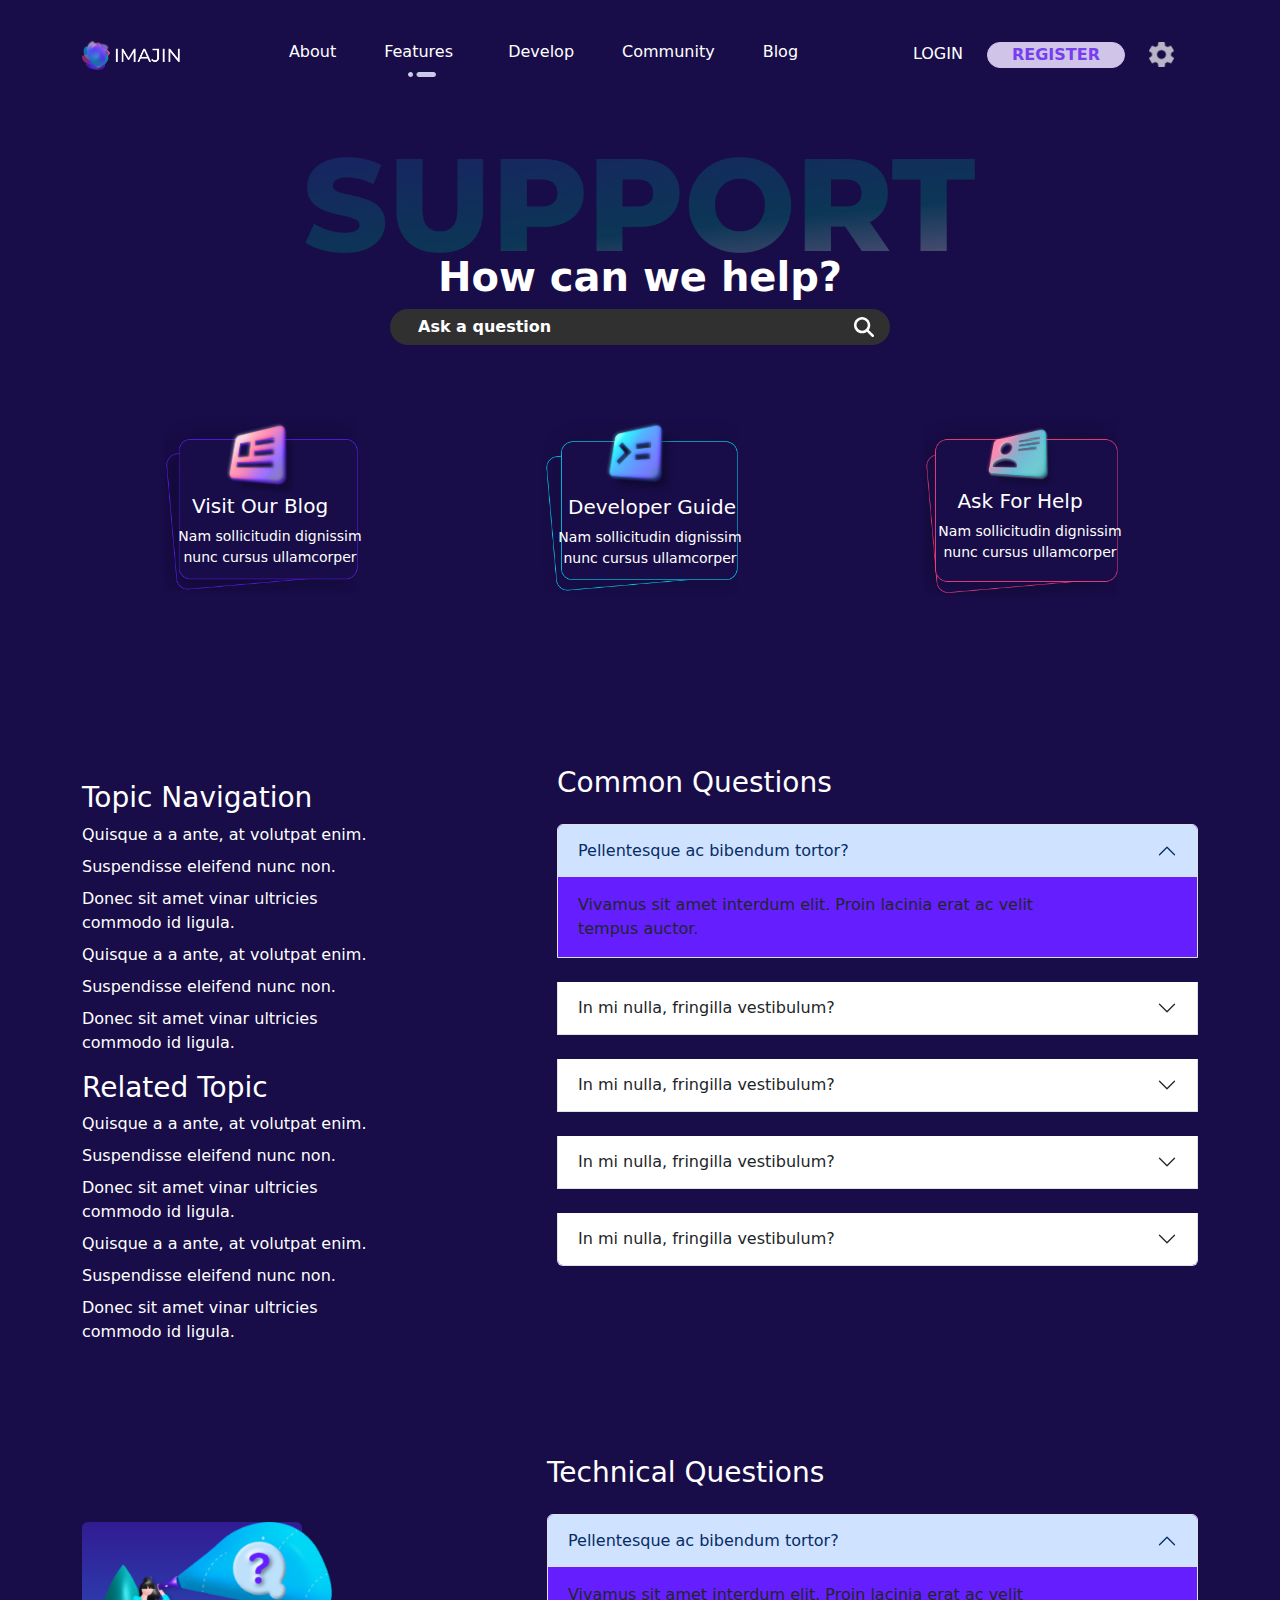
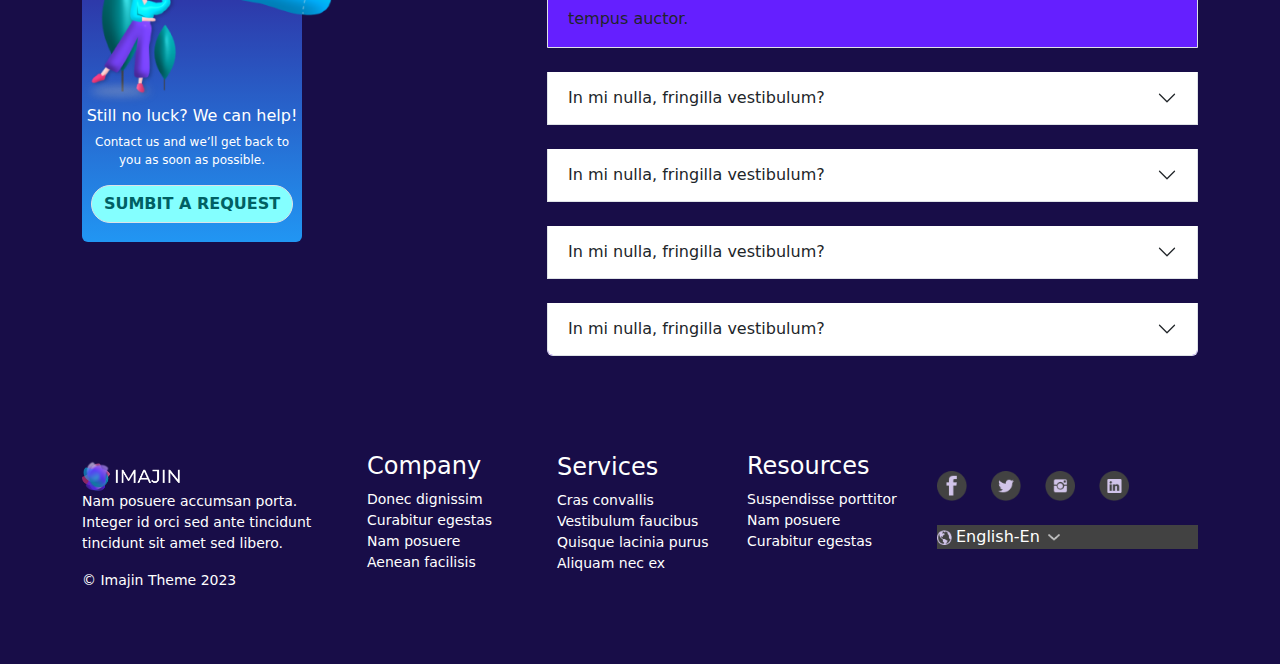
==== practice2.html @ 3fe1a6ca "finished with the responsive site" ====
<!DOCTYPE html>
<html lang="en">
<head>
    <meta charset="UTF-8">
    <meta name="viewport" content="width=device-width, initial-scale=1.0">
    <title>Document</title>
    <link rel="stylesheet" href="./CSS/bootstrap.min.css"/>
    <link rel="stylesheet" href="./CSS/style2.css"/>
</head>
<body>
    <nav class="navbar navbar-expand-lg  container bg-transparent">
      <div class="container-fluid">
        <a class="navbar-brand" href="#"><img src="./Image/Group.png" width="100px" /></a>
        <button class="navbar-toggler bg-white" type="button" data-bs-toggle="collapse"
          data-bs-target="#navbarSupportedContent" aria-controls="navbarSupportedContent" aria-expanded="false"
          aria-label="Toggle navigation">
          <span class="navbar-toggler-icon text-white"></span>
        </button>
        <div class="collapse navbar-collapse " id="navbarSupportedContent">
          <ul class="navbar-nav mx-auto mt-4 mb-lg-0 list-unstyled">
            <li class="nav-item">
              <a class="nav-link active text-white px-4" aria-current="page" href="#">About</a>
            </li>
            <li class="nav-item">
              <a class="nav-link text-white px-4" href="#">Features</a>
              <img class="image mx-5 mb-4" src="./Image/Group1.png" width="28px" />
            </li>
            <li class="nav-item">
              <a class="nav-link text-white px-4" href="#">Develop</a>
            </li>
            <li class="nav-item">
              <a class="nav-link text-white px-4" href="#">Community</a>
            </li>
            <li class="nav-item">
              <a class="nav-link text-white px-4" href="#">Blog</a>
            </li>
          </ul>
    
          <ul class=" navbar-nav mb-2 mb-lg-0">
            <li class="nav-item">
              <a class="nav-link text-white px-4" href="#">LOGIN</a>
            </li>
            <li class="nav-item">
              <button class="btn btn-navbar nav-link px-4 rounded-pill p-0 mt-2 text-uppercase fw-bold">Register</button>
            </li>
            <li class="nav-item">
              <a class="nav-link text-white px-4" href="#"><img src="./Image/android-settings.png" width="25px" /></a>
    
            </li>
    
          </ul>
    
        </div>
    </nav>
    
    <div class="container text-center mt-5 d-flex flex-column">
      <img class="support-img" src="./Image/SUPPORT.png" width="60%" />
    
      <h1 class="support-h1 text-white fw-bold">How can we help?</h1>
      <!-- <button style="width: 50%;" class="btn support-btn text-white rounded-pill">Ask a question <img
          src="./Image/magnifying-glass-solid.svg" width="20px" /></button> -->
      <label style="max-width: 500px;" class="text-white rounded-pill support-btn rounded-pill d-flex align-items-center mx-auto px-3 w-100">
        <input class="form-control bg-transparent text-white border-0 askQuestionInput" type="text" placeholder="Ask a question" aria-label="Ask a question example">
        <img src="./Image/magnifying-glass-solid.svg" width="20px" />
      </label>
      
    </div>
    
    
    <div class="container text-center contain-sec ">
      <div class="row align-items-center text-white">
        <div class="col-12 col-md mt-5" style="height: 120px;">
          <div class="container-img">
            <img class="centered" src="./Image/Rectangle.png" width="190px" />
            <img class="centered" src="./Image/Rectangle (1).png" width="195px" />
            <article class="centered w-100">
              <img src="./Image/news.png" width="70px" />
              <div class="rectangle-text">
                <h3>Visit Our Blog</h3>
                <p class="small">Nam sollicitudin dignissim <br>nunc cursus ullamcorper </p>
              </div>
            </article>
          </div>
        </div>



        <div class="col-12 col-md mt-5" style="height: 120px;">
          <div class="container-img">
            <img class="centered" src="./Image/rectangle-01.png" width="190px" />
            <img class="centered" src="./Image/Rectangle (-1).png" width="195px" />
            <article class="centered w-100">
              <img src="./Image/news-01.png" width="70px" />
              <div class="rectangle-text">
                <h3 class="ms-4">Developer Guide</h3>
                <p class="small">Nam sollicitudin dignissim <br>nunc cursus ullamcorper </p>
              </div>
            </article>
          </div>
        </div>



        <div class="col-12 col-md mt-5" style="height: 120px;">
          <div class="container-img">
            <img class="centered" src="./Image/Rectangle (2).png" width="190px" />
            <img class="centered" src="./Image/Rectangle (3).png" width="195px" />
            <article class="centered w-100">
              <img src="./Image/news (1).png" width="70px" />
              <div class="rectangle-text">
                <h3>Ask For Help</h3>
                <p class="small">Nam sollicitudin dignissim <br>nunc cursus ullamcorper </p>
              </div>
            </article>
          </div>
        </div>
      </div>
    </div>
    
    
    
    <div class="container text-white mt-5 d-flex flex-column flex-md-row justify-content-between">
      <div class="row align-items-center">
        <div class="col-12 col-md-5 mb-4 mb-md-0">
          <div class=" topic-sec">
            <h3>Topic Navigation</h3>
            <div class="row">
    
              <ul class="list-unstyled d-flex flex-column gap-2">
                <li>Quisque a a ante, at volutpat enim.</li>
                <li>Suspendisse eleifend nunc non.</li>
                <li> Donec sit amet vinar ultricies <br>commodo id ligula.</li>
                <li> Quisque a a ante, at volutpat enim.</li>
                <li>Suspendisse eleifend nunc non.</li>
                <li>Donec sit amet vinar ultricies <br>commodo id ligula.</li>
              </ul>
    
              <div>
                <h3>Related Topic</h3>
    
                <ul class="list-unstyled d-flex flex-column gap-2">
                  <li>Quisque a a ante, at volutpat enim.</li>
                  <li>Suspendisse eleifend nunc non.</li>
                  <li> Donec sit amet vinar ultricies <br>commodo id ligula.</li>
                  <li> Quisque a a ante, at volutpat enim.</li>
                  <li>Suspendisse eleifend nunc non.</li>
                  <li>Donec sit amet vinar ultricies <br>commodo id ligula.</li>
                </ul>
              </div>
            </div>
    
    
          </div>
        </div>

        <div class="col-12 col-md-7"> 

          <div class="">
            <h3 class="mb-4">Common Questions</h3>
            <div class="accordion d-flex flex-column gap-4" id="accordionPanelsStayOpenExample">
              <div class="accordion-item accordionItemBgColor">
                <h2 class="accordion-header">
                  <button class="accordion-button" type="button" data-bs-toggle="collapse"
                    data-bs-target="#panelsStayOpen-collapseOne" aria-expanded="true"
                    aria-controls="panelsStayOpen-collapseOne">
                    Pellentesque ac bibendum tortor?
                  </button>
                </h2>
                <div id="panelsStayOpen-collapseOne" class="accordion-collapse collapse show">
                  <div class="accordion-body">
                    Vivamus sit amet interdum elit. Proin lacinia erat ac velit <br>tempus auctor.
                  </div>
                </div>
              </div>
              <div class="accordion-item accordionItemBgColor">
                <h2 class="accordion-header">
                  <button class="accordion-button collapsed" type="button" data-bs-toggle="collapse"
                    data-bs-target="#panelsStayOpen-collapseTwo" aria-expanded="false"
                    aria-controls="panelsStayOpen-collapseTwo">
                    In mi nulla, fringilla vestibulum?
                  </button>
                </h2>
                <div id="panelsStayOpen-collapseTwo" class="accordion-collapse collapse">
                  <div class="accordion-body">
                    Vivamus sit amet interdum elit. Proin lacinia erat ac velit <br>tempus auctor.
                  </div>
                </div>
              </div>
              <div class="accordion-item accordionItemBgColor">
                <h2 class="accordion-header">
                  <button class="accordion-button collapsed" type="button" data-bs-toggle="collapse"
                    data-bs-target="#panelsStayOpen-collapseThree" aria-expanded="false"
                    aria-controls="panelsStayOpen-collapseThree">
                    In mi nulla, fringilla vestibulum?
                  </button>
                </h2>
                <div id="panelsStayOpen-collapseThree" class="accordion-collapse collapse">
                  <div class="accordion-body">
                    Vivamus sit amet interdum elit. Proin lacinia erat ac velit <br>tempus auctor.
                  </div>
                </div>
              </div>
              <div class="accordion-item accordionItemBgColor">
                <h2 class="accordion-header">
                  <button class="accordion-button collapsed" type="button" data-bs-toggle="collapse"
                    data-bs-target="#panelsStayOpen-collapseFour" aria-expanded="false"
                    aria-controls="panelsStayOpen-collapseFour">
                    In mi nulla, fringilla vestibulum?
                  </button>
                </h2>
                <div id="panelsStayOpen-collapseFour" class="accordion-collapse collapse">
                  <div class="accordion-body">
                    Vivamus sit amet interdum elit. Proin lacinia erat ac velit <br>tempus auctor.
                  </div>
                </div>
              </div>
              <div class="accordion-item accordionItemBgColor">
                <h2 class="accordion-header">
                  <button class="accordion-button collapsed" type="button" data-bs-toggle="collapse"
                    data-bs-target="#panelsStayOpen-collapseFive" aria-expanded="false"
                    aria-controls="panelsStayOpen-collapseFive">
                    In mi nulla, fringilla vestibulum?
                  </button>
                </h2>
                <div id="panelsStayOpen-collapseFive" class="accordion-collapse collapse">
                  <div class="accordion-body">
                    Vivamus sit amet interdum elit. Proin lacinia erat ac velit <br>tempus auctor.
                  </div>
                </div>
              </div>
            </div>
          </div>
        </div>
      
    
    
    
    
    
    
    <div class="container text-white mt-5 d-flex flex-column flex-md-row justify-content-between">
      <div class="row align-items-center">
        <div class="col-12 col-md-5 mb-md-0 d-flex">
          <div class="illustration-div rounded text-center mx-auto mx-md-0">
            <img src="./Image/illustration (1).png" width="250px" />
            <h5 class="text-nowrap fs-6">Still no luck? We can help!</h5>
            <p>Contact us and we’ll get back to <br>you as soon as possible.</p>
            <button class="btn illustration-btn border rounded-pill fw-bold">SUMBIT A REQUEST</button>
          </div>
        </div>
      </div>
      <div class="col-12 col-md-7">
        <div class="mt-5">
          <h3 class="mb-4">Technical Questions</h3>
          <div class="accordion d-flex flex-column gap-4" id="accordionPanelsStayOpenExample">
            <div class="accordion-item accordionItemBgColor">
              <h2 class="accordion-header">
                <button class="accordion-button" type="button" data-bs-toggle="collapse"
                  data-bs-target="#panelsStayOpen-collapseOne" aria-expanded="true"
                  aria-controls="panelsStayOpen-collapseOne">
                  Pellentesque ac bibendum tortor?
                </button>
              </h2>
              <div id="panelsStayOpen-collapseOne" class="accordion-collapse collapse show">
                <div class="accordion-body">
                  Vivamus sit amet interdum elit. Proin lacinia erat ac velit <br>tempus auctor.
                </div>
              </div>
            </div>
            <div class="accordion-item accordionItemBgColor">
              <h2 class="accordion-header">
                <button class="accordion-button collapsed" type="button" data-bs-toggle="collapse"
                  data-bs-target="#panelsStayOpen-collapseTwo" aria-expanded="false"
                  aria-controls="panelsStayOpen-collapseTwo">
                  In mi nulla, fringilla vestibulum?
                </button>
              </h2>
              <div id="panelsStayOpen-collapseTwo" class="accordion-collapse collapse">
                <div class="accordion-body">
                  Vivamus sit amet interdum elit. Proin lacinia erat ac velit tempus auctor.
                </div>
              </div>
            </div>
            <div class="accordion-item accordionItemBgColor">
              <h2 class="accordion-header">
                <button class="accordion-button collapsed" type="button" data-bs-toggle="collapse"
                  data-bs-target="#panelsStayOpen-collapseThree" aria-expanded="false"
                  aria-controls="panelsStayOpen-collapseThree">
                  In mi nulla, fringilla vestibulum?
                </button>
              </h2>
              <div id="panelsStayOpen-collapseThree" class="accordion-collapse collapse">
                <div class="accordion-body">
                  Vivamus sit amet interdum elit. Proin lacinia erat ac velit tempus auctor.
                </div>
              </div>
            </div>
            <div class="accordion-item accordionItemBgColor">
              <h2 class="accordion-header">
                <button class="accordion-button collapsed" type="button" data-bs-toggle="collapse"
                  data-bs-target="#panelsStayOpen-collapseFour" aria-expanded="false"
                  aria-controls="panelsStayOpen-collapseFour">
                  In mi nulla, fringilla vestibulum?
                </button>
              </h2>
              <div id="panelsStayOpen-collapseFour" class="accordion-collapse collapse">
                <div class="accordion-body">
                  Vivamus sit amet interdum elit. Proin lacinia erat ac velit tempus auctor.
                </div>
              </div>
            </div>
            <div class="accordion-item accordionItemBgColor">
              <h2 class="accordion-header">
                <button class="accordion-button collapsed" type="button" data-bs-toggle="collapse"
                  data-bs-target="#panelsStayOpen-collapseFive" aria-expanded="false"
                  aria-controls="panelsStayOpen-collapseFive">
                  In mi nulla, fringilla vestibulum?
                </button>
              </h2>
              <div id="panelsStayOpen-collapseFive" class="accordion-collapse collapse">
                <div class="accordion-body">
                </div>
                Vivamus sit amet interdum elit. Proin lacinia erat ac velit tempus auctor.
              </div>
            </div>
          </div>
        </div>
      </div>
    </div>
    
    
    
    
    
    <div class="container text-left text-white my-5">
      <div class="row align-items-center">
        <div class="col-6 col-md-3 col-lg-3 mt-md-5">
          <img src="./Image/Group.png" width="100px" />
          <p class="small">Nam posuere accumsan porta. <br>Integer id orci sed ante tincidunt <br>tincidunt sit amet sed libero.
          </p>
    
          <p class="small">© Imajin Theme 2023</p>
        </div>
        <div class="col-6 col-md-3 col-lg-2 d-flex flex-column mb-auto mt-md-5">
          <h3 class="fs-4">Company</h3>
          <ul class="list-unstyled small">
            <li>Donec dignissim</li>
    
            <li>Curabitur egestas</li>
    
            <li>Nam posuere</li>
    
            <li>Aenean facilisis</li>
          </ul>
        </div>
        <div class="col-6 col-md-3 col-lg-2 mb-md-4 mt-lg-5">
          <h3 class="fs-4">Services</h3>
          <ul class="list-unstyled small">
            <li>Cras convallis</li>
    
            <li>Vestibulum faucibus</li>
    
            <li>Quisque lacinia purus</li>
    
            <li> Aliquam nec ex</li>
          </ul>
        </div>
        <div class="col-6 col-md-3 col-lg-2 mb-md-5 mt-lg-5">
          <h3 class="col-h3 fs-4">Resources</h3>
          <ul class="list-unstyled small">
            <li>Suspendisse porttitor</li>
    
            <li> Nam posuere</li>
    
            <li>Curabitur egestas </li>
          </ul>
        </div>
        <div class="col-12 col-lg-3 d-flex flex-lg-column">
          <div class="d-flex gap-4 w-100">
            <img src="./Image/Group 9.png" width="30px" height="30px" />
            <img src="./Image/Group 9 Copy 2.png" width="30px" height="30px" />
            <img src="./Image/Group 9 Copy 3.png" width="30px" height="30px" />
            <img src="./Image/Group 9 Copy.png" width="30px" height="30px" />
          </div>
          
          <div style="min-width: 150px;" class=" footer-btn mt-lg-4 ml-4 ml-lg-0 text-white"><img class="col-image me-1"
              src="./Image/android-globe.png" width="15px" />English-En<img class="col-img ms-2"
              src="./Image/chevron-down.png" width="12px" />
          </div>
        </div>
      </div>
    </div>
    
    <script src="./js/bootstrap.min.js"></script>
</body>
</html>
---- CSS/style2.css ----
body{
    background-color: #180D48;
}
.btn-navbar{
    color: #753EEF;
    border: 1px solid #d1c4e9;
    background-color: #d1c4e9;
}
.contain-sec{
    margin-top: 110px;
}

.support-btn{
    background-color: #303030;
    text-align: left;
}
.support-img{
    align-self: center;
}

.askQuestionInput::placeholder{
    color: #ffffff;
    font-weight: 700;
}
.support-btn:hover{
    background-color: #303030;
}
.rectangle-img2{
    position: relative;
    margin-top: -200px;
    margin-left: 30px;
}
.rectangle-img3{
    position: relative;
    margin-top: -200px;
    margin-left: 10px;
}
.rectangle-text h3{
   font-size: 20px;
}
.rectangle-text p{
    margin-left: 20px;
}
.illustration-div{
    background-image: linear-gradient(#311b92, #2196f3);
    width: 220px;
    height: 320px;
}
.illustration-div p{
    font-size: 12px;
    text-align: center;
}
.illustration-btn{
    color: #006064;
    background-color: #84ffff;
    border-color: #84ffff;
}
.illustration-btn:hover{
    color: #006064;
    background-color: #84ffff;
    border-color: #84ffff;
}
.accordionItemBgColor {
    background-color: #651FFF;
}

.topic-sec{
    margin-top: 110px;
}
.footer-btn{
    background-color: #424242;
}

.container-img {
  position: relative;
  text-align: center;
  color: white;
}

.centered {
    position: absolute;
    top: 50%;
    left: 50%;
    transform: translate(-50%, -50%);
}
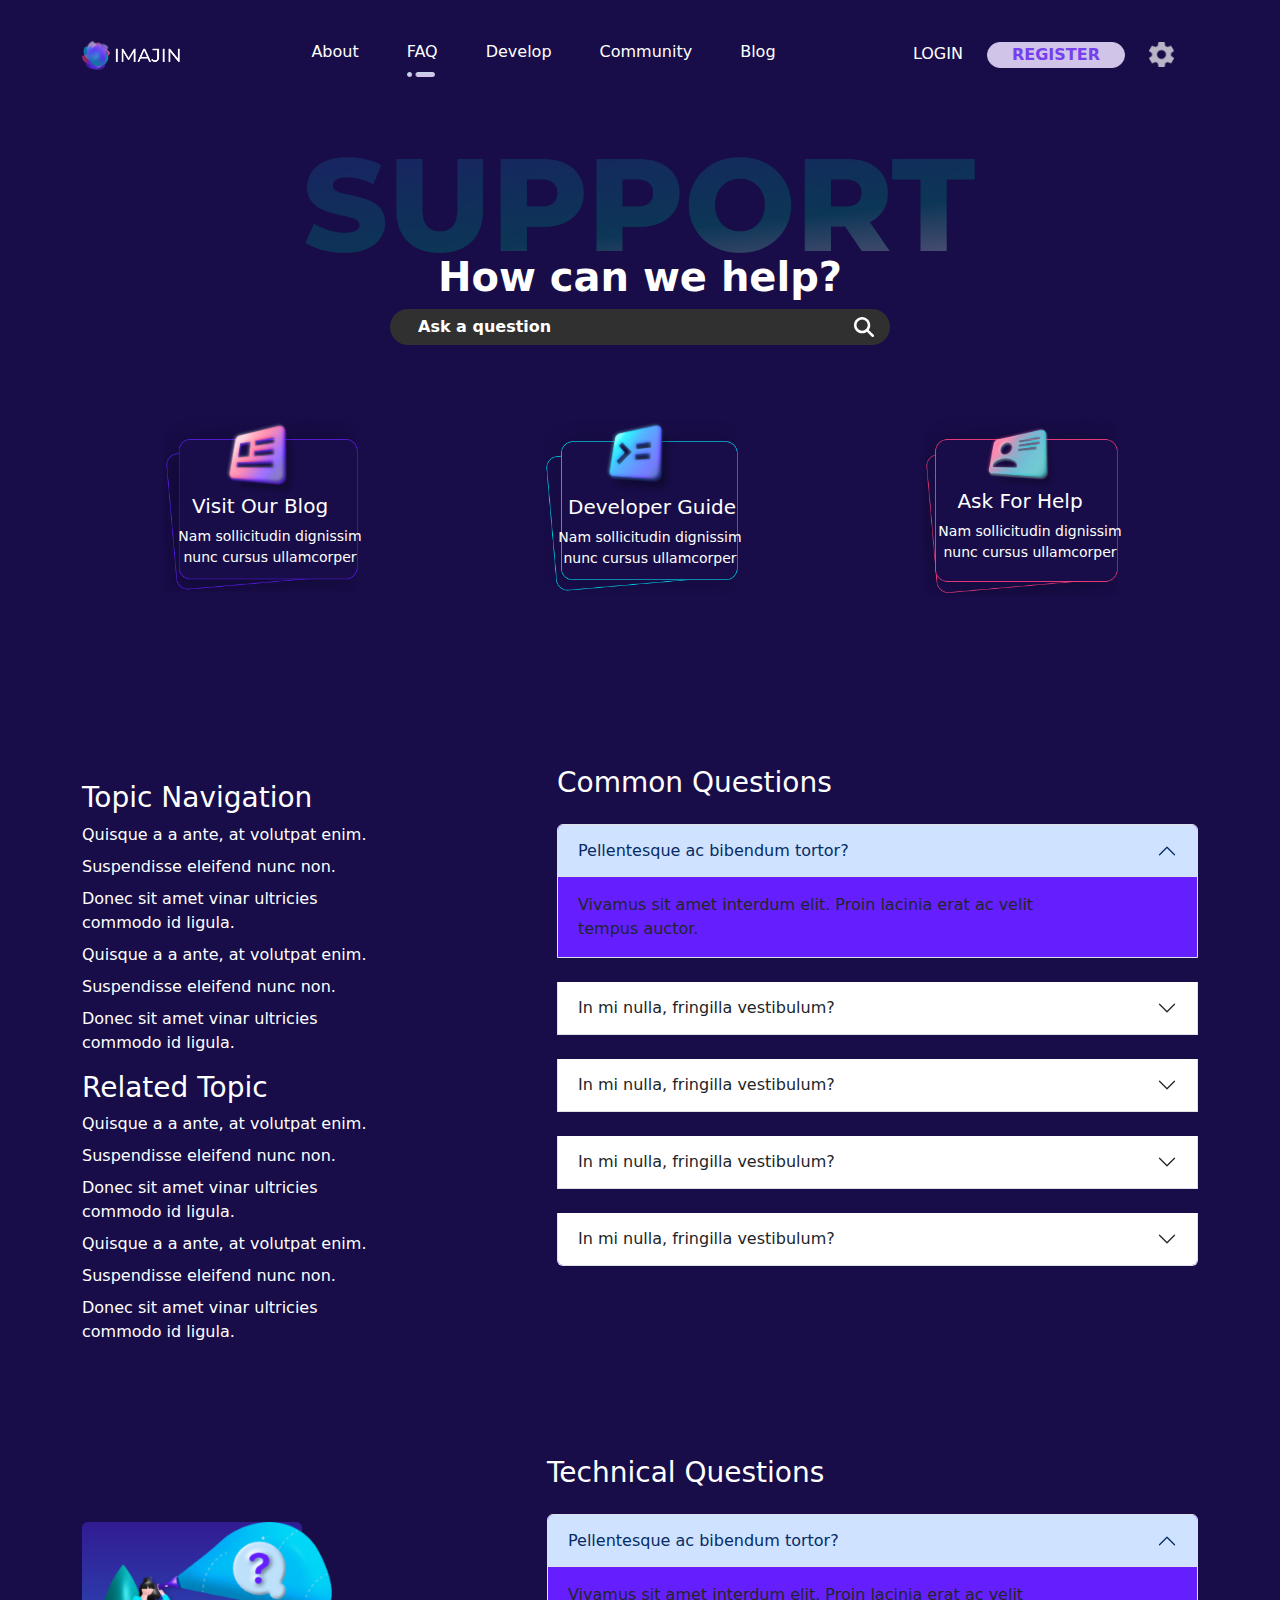
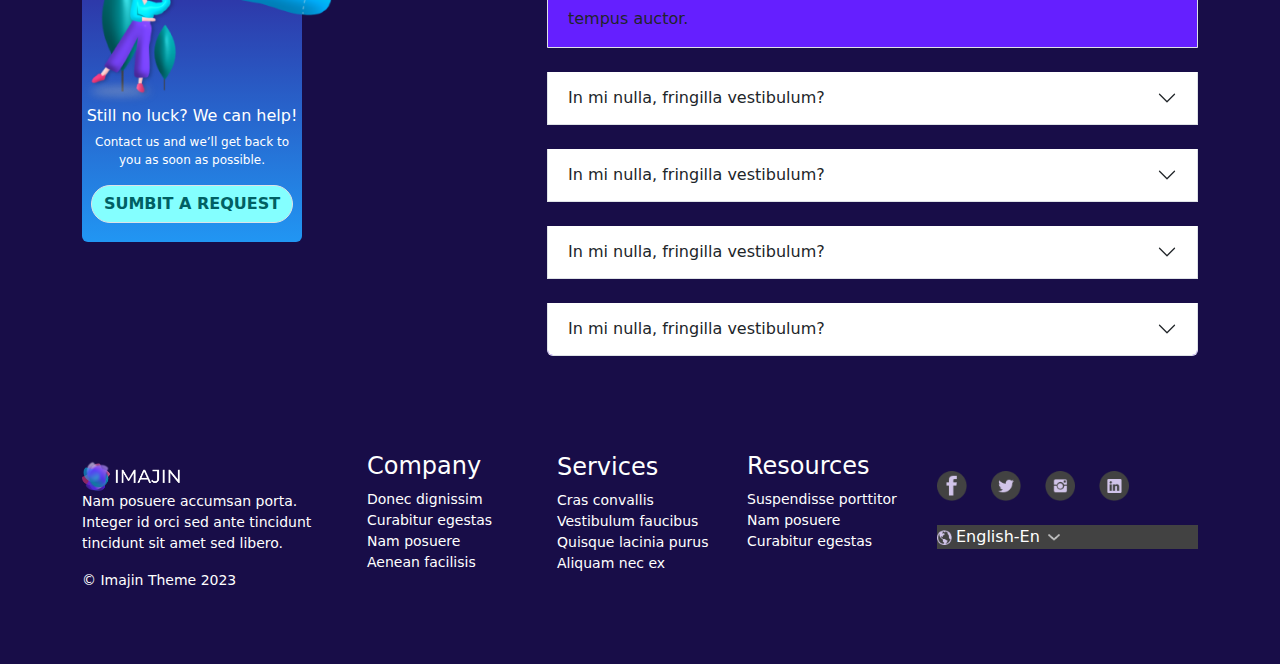
==== commit 4e55eff5: "change to index" ====
--- a/practice2.html
+++ b/practice2.html
@@ -22,8 +22,8 @@
               <a class="nav-link active text-white px-4" aria-current="page" href="#">About</a>
             </li>
             <li class="nav-item">
-              <a class="nav-link text-white px-4" href="#">Features</a>
-              <img class="image mx-5 mb-4" src="./Image/Group1.png" width="28px" />
+              <a class="nav-link text-white px-4" href="#">FAQ</a>
+              <img class="image mx-4 mb-4" src="./Image/Group1.png" width="28px" />
             </li>
             <li class="nav-item">
               <a class="nav-link text-white px-4" href="#">Develop</a>
